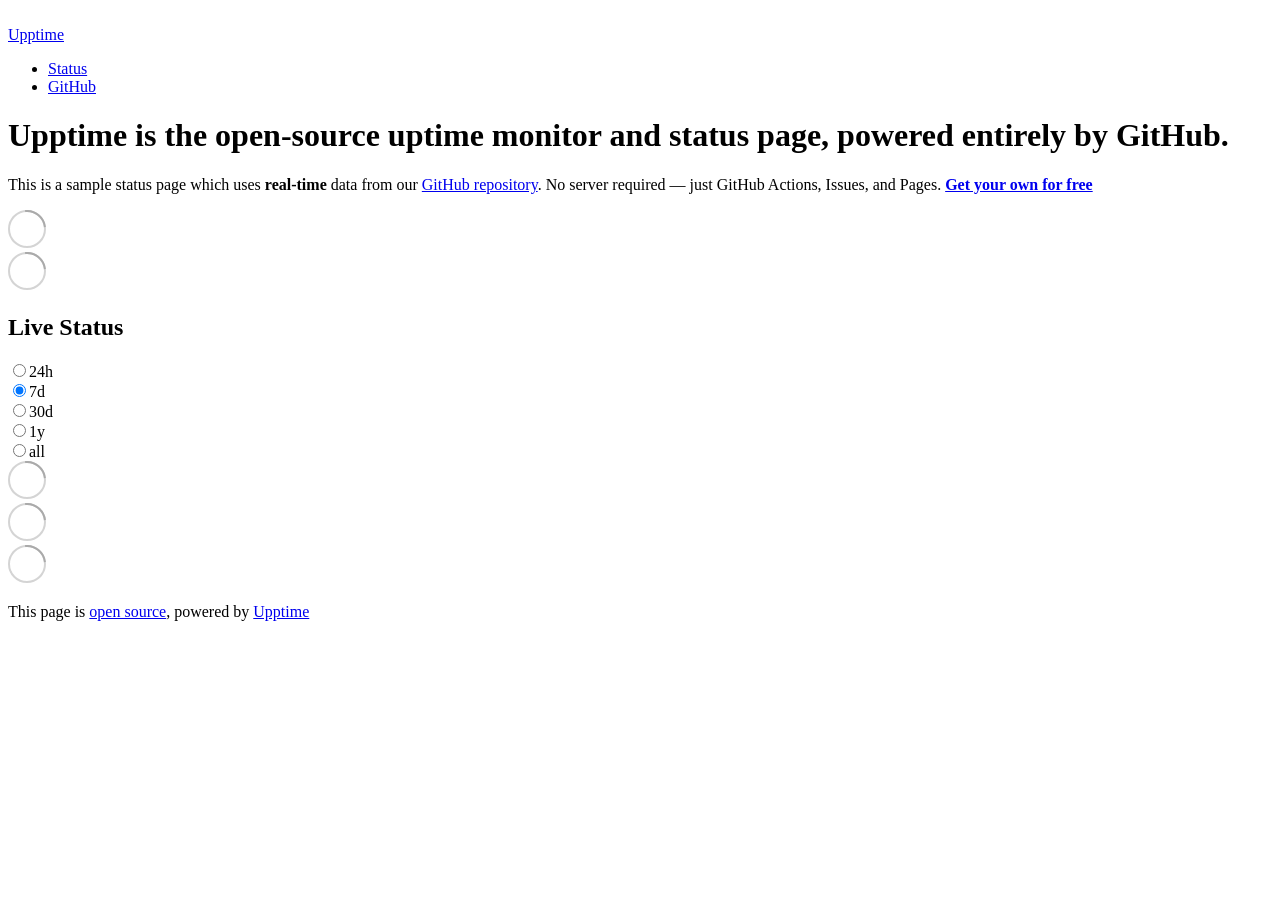
==== index.html @ fabcfae6 "Initialize gh-pages" ====
<!DOCTYPE html> <html lang=en> <head> <meta charset=utf-8> <meta content="width=device-width,initial-scale=1" name=viewport> <meta content=#333333 name=theme-color> <base href=/ > <link href=manifest.json rel=manifest crossorigin=use-credentials> <script>__SAPPER__={baseUrl:"",preloaded:[void 0,{}]};if('serviceWorker' in navigator)navigator.serviceWorker.register('/service-worker.js');(function(){try{eval("async function x(){}");var main="/client/client.cb2ce152.js"}catch(e){main="/client/legacy/client.206c30a7.js"};var s=document.createElement("script");try{new Function("if(0)import('')")();s.src=main;s.type="module";s.crossOrigin="use-credentials";}catch(e){s.src="/client/shimport@2.0.5.js";s.setAttribute("data-main",main);}document.head.appendChild(s);}());</script> <link href=client/client-31a52aa5.css rel=stylesheet><link href=client/createOctokit-a85f76c7.css rel=stylesheet><link href=client/index-b0b6455a.css rel=stylesheet> <title>Upptime</title> <script>// If `prefers-color-scheme` is not supported, fall back to light mode.
      // In this case, light.css will be downloaded with `highest` priority.
      if (typeof window !== "undefined" && typeof document !== "undefined" && "matchMedia" in window && window.matchMedia('(prefers-color-scheme: dark)').media === 'not all') {
        document.documentElement.style.display = 'none';
        document.head.insertAdjacentHTML(
          'beforeend',
          '<link rel="stylesheet" href={`${config.path}/themes/light.css`} onload="document.documentElement.style.display = \'\'">',
        );
      } </script> <link href=https://demo.upptime.js.org/themes/light.css rel=stylesheet media=(prefers-color-scheme:light)> <link href=https://demo.upptime.js.org/themes/dark.css rel=stylesheet media=(prefers-color-scheme:dark)><link href=https://demo.upptime.js.org/global.css rel=stylesheet><link href=https://raw.githubusercontent.com/upptime/upptime/master/assets/upptime-icon.svg rel=icon type=image/svg><link href=/logo-192.png rel=icon type=image/png> <link href=/client/client.cb2ce152.js rel=modulepreload as=script crossorigin=use-credentials><link href=/client/client-31a52aa5.css rel=preload as=style><link href=/client/index.ce250b01.js rel=modulepreload as=script crossorigin=use-credentials><link href=/client/createOctokit.9f2df773.js rel=modulepreload as=script crossorigin=use-credentials><link href=/client/inject_styles.803b7e80.js rel=modulepreload as=script crossorigin=use-credentials><link href=/client/createOctokit-a85f76c7.css rel=preload as=style><link href=/client/index-b0b6455a.css rel=preload as=style></head> <body> <div id=sapper> <nav class=svelte-a08hsz><div class="svelte-a08hsz container"><div><a href=https://demo.upptime.js.org class="svelte-a08hsz logo"><img alt="" class=svelte-a08hsz src=https://raw.githubusercontent.com/upptime/upptime.js.org/master/static/img/icon.svg> <div>Upptime</div></a></div> <ul class=svelte-a08hsz><li><a href=/ class=svelte-a08hsz target=_self aria-current=page>Status</a> <li><a href=https://github.com/upptime/upptime class=svelte-a08hsz target=_self>GitHub</a> </li> </ul></div> </nav> <main class=container> <header class=svelte-ngkazm><h1><strong>Upptime</strong> is the open-source uptime monitor and status page, powered entirely by GitHub.</h1> <p class="svelte-ngkazm lead">This is a sample status page which uses <strong>real-time</strong> data from our <a href=https://github.com/upptime/upptime>GitHub repository</a>. No server required — just GitHub Actions, Issues, and Pages. <a href=https://github.com/upptime/upptime><strong>Get your own for free</strong></a></header> <section class=svelte-8lnl4f><div class="svelte-68jxue loading"><svg class=svelte-68jxue height=38 stroke=#aaa width=38 xmlns=http://www.w3.org/2000/svg><g fill=none fill-rule=evenodd><g stroke-width=2 transform="translate(1 1)"><circle cx=18 cy=18 r=18 stroke-opacity=.5></circle><path d="M36 18c0-9.94-8.06-18-18-18"><animateTransform attributeName=transform dur=1s from="0 18 18" repeatCount=indefinite to="360 18 18" type=rotate></animateTransform></path></g></g></svg></div> </section> <section class=svelte-8lnl4f><div class="svelte-68jxue loading"><svg class=svelte-68jxue height=38 stroke=#aaa width=38 xmlns=http://www.w3.org/2000/svg><g fill=none fill-rule=evenodd><g stroke-width=2 transform="translate(1 1)"><circle cx=18 cy=18 r=18 stroke-opacity=.5></circle><path d="M36 18c0-9.94-8.06-18-18-18"><animateTransform attributeName=transform dur=1s from="0 18 18" repeatCount=indefinite to="360 18 18" type=rotate></animateTransform></path></g></g></svg></div> </section> <div class="svelte-fqsq6s f changed"><h2>Live Status</h2> <form class="svelte-fqsq6s f r"><div><input class=svelte-fqsq6s id=data_day name=d type=radio value=day><label class=svelte-fqsq6s for=data_day>24h</label></div> <div><input class=svelte-fqsq6s id=data_week name=d type=radio value=week checked><label class=svelte-fqsq6s for=data_week>7d</label></div> <div><input class=svelte-fqsq6s id=data_month name=d type=radio value=month><label class=svelte-fqsq6s for=data_month>30d</label></div> <div><input class=svelte-fqsq6s id=data_year name=d type=radio value=year><label class=svelte-fqsq6s for=data_year>1y</label></div> <div><input class=svelte-fqsq6s id=data_all name=d type=radio value=all><label class=svelte-fqsq6s for=data_all>all</label></div></form></div> <section class="svelte-fqsq6s live-status"><div class="svelte-68jxue loading"><svg class=svelte-68jxue height=38 stroke=#aaa width=38 xmlns=http://www.w3.org/2000/svg><g fill=none fill-rule=evenodd><g stroke-width=2 transform="translate(1 1)"><circle cx=18 cy=18 r=18 stroke-opacity=.5></circle><path d="M36 18c0-9.94-8.06-18-18-18"><animateTransform attributeName=transform dur=1s from="0 18 18" repeatCount=indefinite to="360 18 18" type=rotate></animateTransform></path></g></g></svg></div> </section> <section><div class="svelte-68jxue loading"><svg class=svelte-68jxue height=38 stroke=#aaa width=38 xmlns=http://www.w3.org/2000/svg><g fill=none fill-rule=evenodd><g stroke-width=2 transform="translate(1 1)"><circle cx=18 cy=18 r=18 stroke-opacity=.5></circle><path d="M36 18c0-9.94-8.06-18-18-18"><animateTransform attributeName=transform dur=1s from="0 18 18" repeatCount=indefinite to="360 18 18" type=rotate></animateTransform></path></g></g></svg></div> </section> <section><div class="svelte-68jxue loading"><svg class=svelte-68jxue height=38 stroke=#aaa width=38 xmlns=http://www.w3.org/2000/svg><g fill=none fill-rule=evenodd><g stroke-width=2 transform="translate(1 1)"><circle cx=18 cy=18 r=18 stroke-opacity=.5></circle><path d="M36 18c0-9.94-8.06-18-18-18"><animateTransform attributeName=transform dur=1s from="0 18 18" repeatCount=indefinite to="360 18 18" type=rotate></animateTransform></path></g></g></svg></div></section></main> <footer class=svelte-jbr799><p>This page is <a href=https://github.com/upptime/upptime>open source</a>, powered by <a href=https://upptime.js.org>Upptime</a></p> </footer></div> <script> try {
        if (typeof window !== "undefined" && window.navigator && navigator.serviceWorker) {
          navigator.serviceWorker.getRegistrations().then(function (registrations) {
            for (let registration of registrations) {
              registration.unregister();
            }
          });
        }
        if (typeof window !== "undefined" && "caches" in window) {
          caches.keys().then(function (keyList) {
            return Promise.all(
              keyList.map(function (key) {
                return caches.delete(key);
              })
            );
          });
        }
      } catch (error) {} </script>
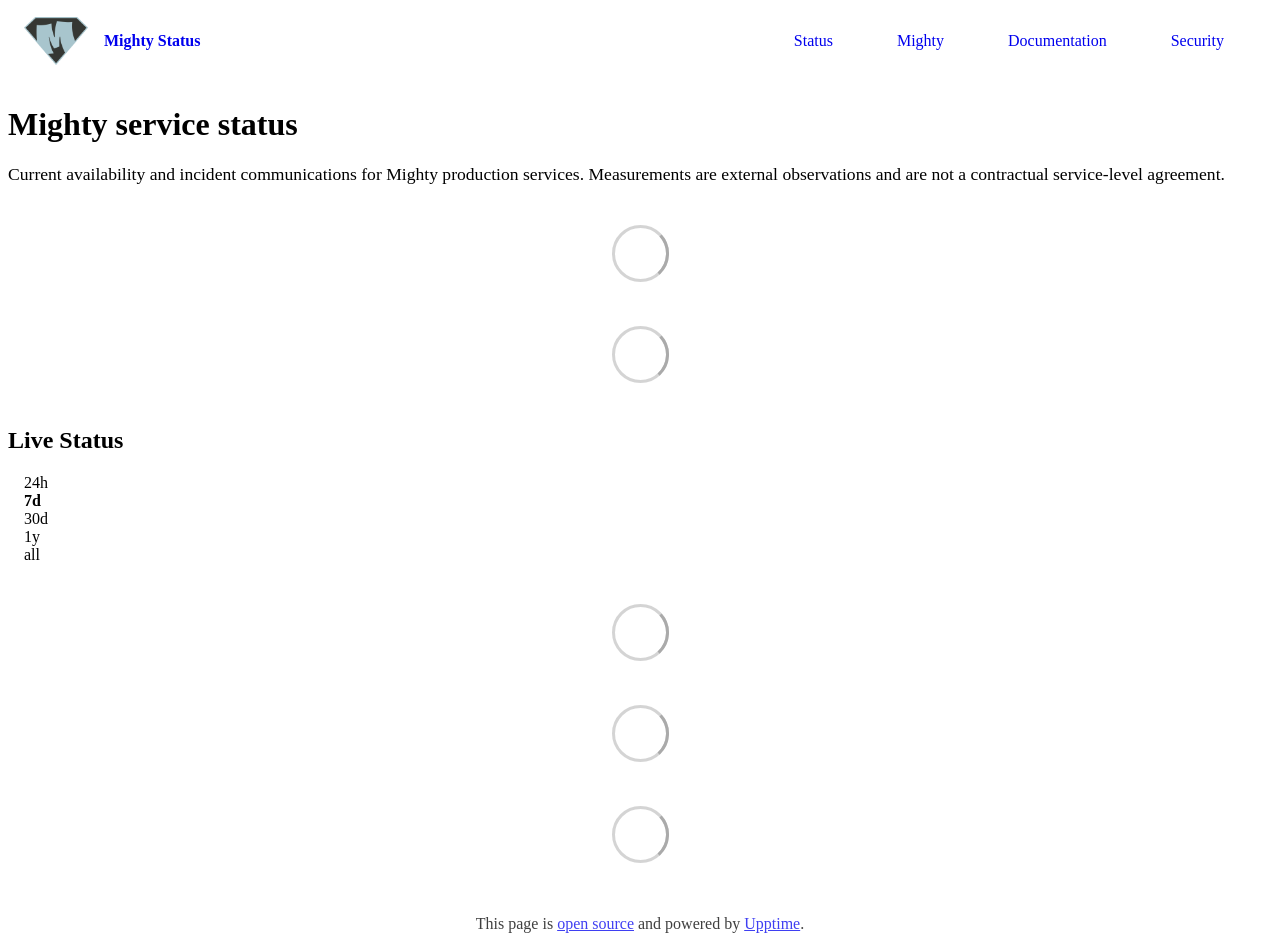
==== commit a6d50001: "deploy: 03fa58a7caec187d24a31bf1fe40085235726811" ====
--- a/index.html
+++ b/index.html
@@ -1,12 +1,4 @@
-<!DOCTYPE html> <html lang=en> <head> <meta charset=utf-8> <meta content="width=device-width,initial-scale=1" name=viewport> <meta content=#333333 name=theme-color> <base href=/ > <link href=manifest.json rel=manifest crossorigin=use-credentials> <script>__SAPPER__={baseUrl:"",preloaded:[void 0,{}]};if('serviceWorker' in navigator)navigator.serviceWorker.register('/service-worker.js');(function(){try{eval("async function x(){}");var main="/client/client.cb2ce152.js"}catch(e){main="/client/legacy/client.206c30a7.js"};var s=document.createElement("script");try{new Function("if(0)import('')")();s.src=main;s.type="module";s.crossOrigin="use-credentials";}catch(e){s.src="/client/shimport@2.0.5.js";s.setAttribute("data-main",main);}document.head.appendChild(s);}());</script> <link href=client/client-31a52aa5.css rel=stylesheet><link href=client/createOctokit-a85f76c7.css rel=stylesheet><link href=client/index-b0b6455a.css rel=stylesheet> <title>Upptime</title> <script>// If `prefers-color-scheme` is not supported, fall back to light mode.
-      // In this case, light.css will be downloaded with `highest` priority.
-      if (typeof window !== "undefined" && typeof document !== "undefined" && "matchMedia" in window && window.matchMedia('(prefers-color-scheme: dark)').media === 'not all') {
-        document.documentElement.style.display = 'none';
-        document.head.insertAdjacentHTML(
-          'beforeend',
-          '<link rel="stylesheet" href={`${config.path}/themes/light.css`} onload="document.documentElement.style.display = \'\'">',
-        );
-      } </script> <link href=https://demo.upptime.js.org/themes/light.css rel=stylesheet media=(prefers-color-scheme:light)> <link href=https://demo.upptime.js.org/themes/dark.css rel=stylesheet media=(prefers-color-scheme:dark)><link href=https://demo.upptime.js.org/global.css rel=stylesheet><link href=https://raw.githubusercontent.com/upptime/upptime/master/assets/upptime-icon.svg rel=icon type=image/svg><link href=/logo-192.png rel=icon type=image/png> <link href=/client/client.cb2ce152.js rel=modulepreload as=script crossorigin=use-credentials><link href=/client/client-31a52aa5.css rel=preload as=style><link href=/client/index.ce250b01.js rel=modulepreload as=script crossorigin=use-credentials><link href=/client/createOctokit.9f2df773.js rel=modulepreload as=script crossorigin=use-credentials><link href=/client/inject_styles.803b7e80.js rel=modulepreload as=script crossorigin=use-credentials><link href=/client/createOctokit-a85f76c7.css rel=preload as=style><link href=/client/index-b0b6455a.css rel=preload as=style></head> <body> <div id=sapper> <nav class=svelte-a08hsz><div class="svelte-a08hsz container"><div><a href=https://demo.upptime.js.org class="svelte-a08hsz logo"><img alt="" class=svelte-a08hsz src=https://raw.githubusercontent.com/upptime/upptime.js.org/master/static/img/icon.svg> <div>Upptime</div></a></div> <ul class=svelte-a08hsz><li><a href=/ class=svelte-a08hsz target=_self aria-current=page>Status</a> <li><a href=https://github.com/upptime/upptime class=svelte-a08hsz target=_self>GitHub</a> </li> </ul></div> </nav> <main class=container> <header class=svelte-ngkazm><h1><strong>Upptime</strong> is the open-source uptime monitor and status page, powered entirely by GitHub.</h1> <p class="svelte-ngkazm lead">This is a sample status page which uses <strong>real-time</strong> data from our <a href=https://github.com/upptime/upptime>GitHub repository</a>. No server required — just GitHub Actions, Issues, and Pages. <a href=https://github.com/upptime/upptime><strong>Get your own for free</strong></a></header> <section class=svelte-8lnl4f><div class="svelte-68jxue loading"><svg class=svelte-68jxue height=38 stroke=#aaa width=38 xmlns=http://www.w3.org/2000/svg><g fill=none fill-rule=evenodd><g stroke-width=2 transform="translate(1 1)"><circle cx=18 cy=18 r=18 stroke-opacity=.5></circle><path d="M36 18c0-9.94-8.06-18-18-18"><animateTransform attributeName=transform dur=1s from="0 18 18" repeatCount=indefinite to="360 18 18" type=rotate></animateTransform></path></g></g></svg></div> </section> <section class=svelte-8lnl4f><div class="svelte-68jxue loading"><svg class=svelte-68jxue height=38 stroke=#aaa width=38 xmlns=http://www.w3.org/2000/svg><g fill=none fill-rule=evenodd><g stroke-width=2 transform="translate(1 1)"><circle cx=18 cy=18 r=18 stroke-opacity=.5></circle><path d="M36 18c0-9.94-8.06-18-18-18"><animateTransform attributeName=transform dur=1s from="0 18 18" repeatCount=indefinite to="360 18 18" type=rotate></animateTransform></path></g></g></svg></div> </section> <div class="svelte-fqsq6s f changed"><h2>Live Status</h2> <form class="svelte-fqsq6s f r"><div><input class=svelte-fqsq6s id=data_day name=d type=radio value=day><label class=svelte-fqsq6s for=data_day>24h</label></div> <div><input class=svelte-fqsq6s id=data_week name=d type=radio value=week checked><label class=svelte-fqsq6s for=data_week>7d</label></div> <div><input class=svelte-fqsq6s id=data_month name=d type=radio value=month><label class=svelte-fqsq6s for=data_month>30d</label></div> <div><input class=svelte-fqsq6s id=data_year name=d type=radio value=year><label class=svelte-fqsq6s for=data_year>1y</label></div> <div><input class=svelte-fqsq6s id=data_all name=d type=radio value=all><label class=svelte-fqsq6s for=data_all>all</label></div></form></div> <section class="svelte-fqsq6s live-status"><div class="svelte-68jxue loading"><svg class=svelte-68jxue height=38 stroke=#aaa width=38 xmlns=http://www.w3.org/2000/svg><g fill=none fill-rule=evenodd><g stroke-width=2 transform="translate(1 1)"><circle cx=18 cy=18 r=18 stroke-opacity=.5></circle><path d="M36 18c0-9.94-8.06-18-18-18"><animateTransform attributeName=transform dur=1s from="0 18 18" repeatCount=indefinite to="360 18 18" type=rotate></animateTransform></path></g></g></svg></div> </section> <section><div class="svelte-68jxue loading"><svg class=svelte-68jxue height=38 stroke=#aaa width=38 xmlns=http://www.w3.org/2000/svg><g fill=none fill-rule=evenodd><g stroke-width=2 transform="translate(1 1)"><circle cx=18 cy=18 r=18 stroke-opacity=.5></circle><path d="M36 18c0-9.94-8.06-18-18-18"><animateTransform attributeName=transform dur=1s from="0 18 18" repeatCount=indefinite to="360 18 18" type=rotate></animateTransform></path></g></g></svg></div> </section> <section><div class="svelte-68jxue loading"><svg class=svelte-68jxue height=38 stroke=#aaa width=38 xmlns=http://www.w3.org/2000/svg><g fill=none fill-rule=evenodd><g stroke-width=2 transform="translate(1 1)"><circle cx=18 cy=18 r=18 stroke-opacity=.5></circle><path d="M36 18c0-9.94-8.06-18-18-18"><animateTransform attributeName=transform dur=1s from="0 18 18" repeatCount=indefinite to="360 18 18" type=rotate></animateTransform></path></g></g></svg></div></section></main> <footer class=svelte-jbr799><p>This page is <a href=https://github.com/upptime/upptime>open source</a>, powered by <a href=https://upptime.js.org>Upptime</a></p> </footer></div> <script> try {
+<!DOCTYPE html> <html lang=en> <head> <meta charset=utf-8> <meta content="width=device-width,initial-scale=1" name=viewport> <meta content=#333333 name=theme-color> <base href=/ > <link href=manifest.json rel=manifest crossorigin=use-credentials> <script>__SAPPER__={baseUrl:"",preloaded:[void 0,{}]};if('serviceWorker' in navigator)navigator.serviceWorker.register('/service-worker.js');(function(){try{eval("async function x(){}");var main="/client/client.36200ed7.js"}catch(e){main="/client/legacy/client.61d7922a.js"};var s=document.createElement("script");try{new Function("if(0)import('')")();s.src=main;s.type="module";s.crossOrigin="use-credentials";}catch(e){s.src="/client/shimport@2.0.5.js";s.setAttribute("data-main",main);}document.head.appendChild(s);}());</script> <link href=client/client-52ab9ca9.css rel=stylesheet><link href=client/createOctokit-865318f3.css rel=stylesheet><link href=client/index-eca36309.css rel=stylesheet> <title>Mighty Status</title><link href=https://status.trymighty.ai/themes/night.css rel=stylesheet data-svelte=svelte-1ct8ma4><link href=https://status.trymighty.ai/global.css rel=stylesheet data-svelte=svelte-1ct8ma4><link href=/mighty-logo.png rel=icon data-svelte=svelte-1ct8ma4 type=image/png> <link href=/client/client.36200ed7.js rel=modulepreload as=script crossorigin=use-credentials><link href=/client/client-52ab9ca9.css rel=preload as=style><link href=/client/index.e5ab8b60.js rel=modulepreload as=script crossorigin=use-credentials><link href=/client/createOctokit.ff98ed78.js rel=modulepreload as=script crossorigin=use-credentials><link href=/client/inject_styles.803b7e80.js rel=modulepreload as=script crossorigin=use-credentials><link href=/client/createOctokit-865318f3.css rel=preload as=style><link href=/client/index-eca36309.css rel=preload as=style></head> <body> <div id=sapper> <nav class=svelte-a08hsz><div class="svelte-a08hsz container"><div><a href=https://status.trymighty.ai class="svelte-a08hsz logo"><img alt="" class=svelte-a08hsz src=/mighty-logo.png> <div>Mighty Status</div></a></div> <ul class=svelte-a08hsz><li><a href=/ class=svelte-a08hsz target=_self aria-current=page>Status</a> <li><a href=https://trymighty.ai/ class=svelte-a08hsz target=_self>Mighty</a> <li><a href=https://trymighty.ai/docs class=svelte-a08hsz target=_self>Documentation</a> <li><a href=https://trymighty.ai/security class=svelte-a08hsz target=_self>Security</a> </li> </ul></div> </nav> <main class=container> <header class=svelte-ngkazm><h1><strong>Mighty service status</strong></h1> <p class="svelte-ngkazm lead">Current availability and incident communications for Mighty production services. Measurements are external observations and are not a contractual service-level agreement.</header> <section class=svelte-8lnl4f><div class="svelte-68jxue loading"><svg class=svelte-68jxue height=38 stroke=#aaa width=38 xmlns=http://www.w3.org/2000/svg><g fill=none fill-rule=evenodd><g stroke-width=2 transform="translate(1 1)"><circle cx=18 cy=18 r=18 stroke-opacity=.5></circle><path d="M36 18c0-9.94-8.06-18-18-18"><animateTransform attributeName=transform dur=1s from="0 18 18" repeatCount=indefinite to="360 18 18" type=rotate></animateTransform></path></g></g></svg></div> </section> <section class=svelte-8lnl4f><div class="svelte-68jxue loading"><svg class=svelte-68jxue height=38 stroke=#aaa width=38 xmlns=http://www.w3.org/2000/svg><g fill=none fill-rule=evenodd><g stroke-width=2 transform="translate(1 1)"><circle cx=18 cy=18 r=18 stroke-opacity=.5></circle><path d="M36 18c0-9.94-8.06-18-18-18"><animateTransform attributeName=transform dur=1s from="0 18 18" repeatCount=indefinite to="360 18 18" type=rotate></animateTransform></path></g></g></svg></div> </section> <div class="svelte-dpt5rq f changed"><h2>Live Status</h2> <form class="svelte-dpt5rq f r"><div><input class=svelte-dpt5rq id=data_day name=d type=radio value=day><label class=svelte-dpt5rq for=data_day>24h</label></div> <div><input class=svelte-dpt5rq id=data_week name=d type=radio value=week checked><label class=svelte-dpt5rq for=data_week>7d</label></div> <div><input class=svelte-dpt5rq id=data_month name=d type=radio value=month><label class=svelte-dpt5rq for=data_month>30d</label></div> <div><input class=svelte-dpt5rq id=data_year name=d type=radio value=year><label class=svelte-dpt5rq for=data_year>1y</label></div> <div><input class=svelte-dpt5rq id=data_all name=d type=radio value=all><label class=svelte-dpt5rq for=data_all>all</label></div></form></div> <section class="svelte-dpt5rq live-status"><div class="svelte-68jxue loading"><svg class=svelte-68jxue height=38 stroke=#aaa width=38 xmlns=http://www.w3.org/2000/svg><g fill=none fill-rule=evenodd><g stroke-width=2 transform="translate(1 1)"><circle cx=18 cy=18 r=18 stroke-opacity=.5></circle><path d="M36 18c0-9.94-8.06-18-18-18"><animateTransform attributeName=transform dur=1s from="0 18 18" repeatCount=indefinite to="360 18 18" type=rotate></animateTransform></path></g></g></svg></div> </section> <section><div class="svelte-68jxue loading"><svg class=svelte-68jxue height=38 stroke=#aaa width=38 xmlns=http://www.w3.org/2000/svg><g fill=none fill-rule=evenodd><g stroke-width=2 transform="translate(1 1)"><circle cx=18 cy=18 r=18 stroke-opacity=.5></circle><path d="M36 18c0-9.94-8.06-18-18-18"><animateTransform attributeName=transform dur=1s from="0 18 18" repeatCount=indefinite to="360 18 18" type=rotate></animateTransform></path></g></g></svg></div> </section> <section><div class="svelte-68jxue loading"><svg class=svelte-68jxue height=38 stroke=#aaa width=38 xmlns=http://www.w3.org/2000/svg><g fill=none fill-rule=evenodd><g stroke-width=2 transform="translate(1 1)"><circle cx=18 cy=18 r=18 stroke-opacity=.5></circle><path d="M36 18c0-9.94-8.06-18-18-18"><animateTransform attributeName=transform dur=1s from="0 18 18" repeatCount=indefinite to="360 18 18" type=rotate></animateTransform></path></g></g></svg></div></section></main> <footer class=svelte-jbr799><p>This page is <a href=https://github.com/TryMightyAI/status>open source</a> and powered by <a href=https://upptime.js.org>Upptime</a>.</p> </footer></div> <script> try {
         if (typeof window !== "undefined" && window.navigator && navigator.serviceWorker) {
           navigator.serviceWorker.getRegistrations().then(function (registrations) {
             for (let registration of registrations) {
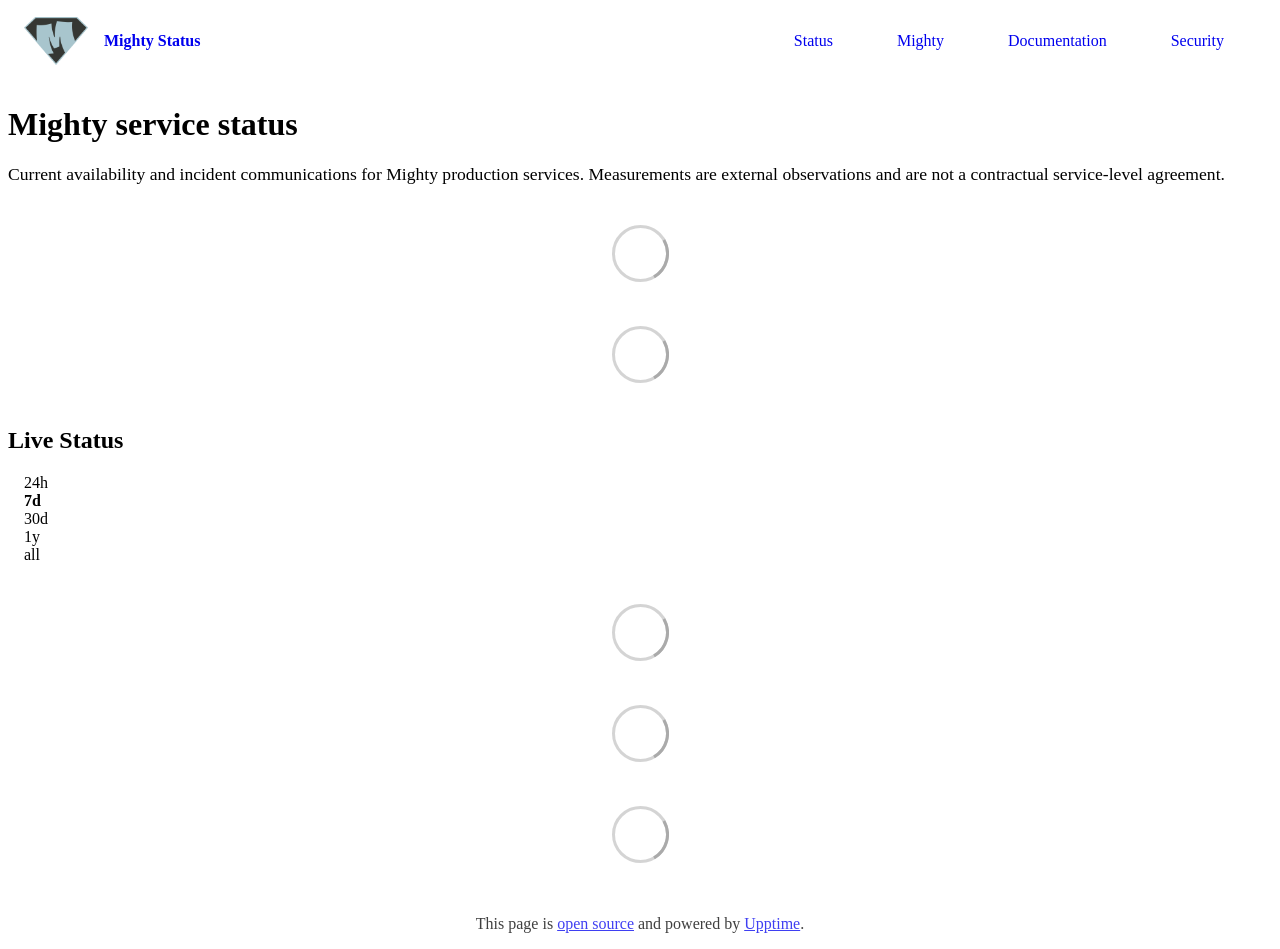
==== commit bf0cbe92: "deploy: 2a09a702e8eed42df8faea7acbda4c6d4e21c0ef" ====
--- a/index.html
+++ b/index.html
@@ -1,4 +1,4 @@
-<!DOCTYPE html> <html lang=en> <head> <meta charset=utf-8> <meta content="width=device-width,initial-scale=1" name=viewport> <meta content=#333333 name=theme-color> <base href=/ > <link href=manifest.json rel=manifest crossorigin=use-credentials> <script>__SAPPER__={baseUrl:"",preloaded:[void 0,{}]};if('serviceWorker' in navigator)navigator.serviceWorker.register('/service-worker.js');(function(){try{eval("async function x(){}");var main="/client/client.36200ed7.js"}catch(e){main="/client/legacy/client.61d7922a.js"};var s=document.createElement("script");try{new Function("if(0)import('')")();s.src=main;s.type="module";s.crossOrigin="use-credentials";}catch(e){s.src="/client/shimport@2.0.5.js";s.setAttribute("data-main",main);}document.head.appendChild(s);}());</script> <link href=client/client-52ab9ca9.css rel=stylesheet><link href=client/createOctokit-865318f3.css rel=stylesheet><link href=client/index-eca36309.css rel=stylesheet> <title>Mighty Status</title><link href=https://status.trymighty.ai/themes/night.css rel=stylesheet data-svelte=svelte-1ct8ma4><link href=https://status.trymighty.ai/global.css rel=stylesheet data-svelte=svelte-1ct8ma4><link href=/mighty-logo.png rel=icon data-svelte=svelte-1ct8ma4 type=image/png> <link href=/client/client.36200ed7.js rel=modulepreload as=script crossorigin=use-credentials><link href=/client/client-52ab9ca9.css rel=preload as=style><link href=/client/index.e5ab8b60.js rel=modulepreload as=script crossorigin=use-credentials><link href=/client/createOctokit.ff98ed78.js rel=modulepreload as=script crossorigin=use-credentials><link href=/client/inject_styles.803b7e80.js rel=modulepreload as=script crossorigin=use-credentials><link href=/client/createOctokit-865318f3.css rel=preload as=style><link href=/client/index-eca36309.css rel=preload as=style></head> <body> <div id=sapper> <nav class=svelte-a08hsz><div class="svelte-a08hsz container"><div><a href=https://status.trymighty.ai class="svelte-a08hsz logo"><img alt="" class=svelte-a08hsz src=/mighty-logo.png> <div>Mighty Status</div></a></div> <ul class=svelte-a08hsz><li><a href=/ class=svelte-a08hsz target=_self aria-current=page>Status</a> <li><a href=https://trymighty.ai/ class=svelte-a08hsz target=_self>Mighty</a> <li><a href=https://trymighty.ai/docs class=svelte-a08hsz target=_self>Documentation</a> <li><a href=https://trymighty.ai/security class=svelte-a08hsz target=_self>Security</a> </li> </ul></div> </nav> <main class=container> <header class=svelte-ngkazm><h1><strong>Mighty service status</strong></h1> <p class="svelte-ngkazm lead">Current availability and incident communications for Mighty production services. Measurements are external observations and are not a contractual service-level agreement.</header> <section class=svelte-8lnl4f><div class="svelte-68jxue loading"><svg class=svelte-68jxue height=38 stroke=#aaa width=38 xmlns=http://www.w3.org/2000/svg><g fill=none fill-rule=evenodd><g stroke-width=2 transform="translate(1 1)"><circle cx=18 cy=18 r=18 stroke-opacity=.5></circle><path d="M36 18c0-9.94-8.06-18-18-18"><animateTransform attributeName=transform dur=1s from="0 18 18" repeatCount=indefinite to="360 18 18" type=rotate></animateTransform></path></g></g></svg></div> </section> <section class=svelte-8lnl4f><div class="svelte-68jxue loading"><svg class=svelte-68jxue height=38 stroke=#aaa width=38 xmlns=http://www.w3.org/2000/svg><g fill=none fill-rule=evenodd><g stroke-width=2 transform="translate(1 1)"><circle cx=18 cy=18 r=18 stroke-opacity=.5></circle><path d="M36 18c0-9.94-8.06-18-18-18"><animateTransform attributeName=transform dur=1s from="0 18 18" repeatCount=indefinite to="360 18 18" type=rotate></animateTransform></path></g></g></svg></div> </section> <div class="svelte-dpt5rq f changed"><h2>Live Status</h2> <form class="svelte-dpt5rq f r"><div><input class=svelte-dpt5rq id=data_day name=d type=radio value=day><label class=svelte-dpt5rq for=data_day>24h</label></div> <div><input class=svelte-dpt5rq id=data_week name=d type=radio value=week checked><label class=svelte-dpt5rq for=data_week>7d</label></div> <div><input class=svelte-dpt5rq id=data_month name=d type=radio value=month><label class=svelte-dpt5rq for=data_month>30d</label></div> <div><input class=svelte-dpt5rq id=data_year name=d type=radio value=year><label class=svelte-dpt5rq for=data_year>1y</label></div> <div><input class=svelte-dpt5rq id=data_all name=d type=radio value=all><label class=svelte-dpt5rq for=data_all>all</label></div></form></div> <section class="svelte-dpt5rq live-status"><div class="svelte-68jxue loading"><svg class=svelte-68jxue height=38 stroke=#aaa width=38 xmlns=http://www.w3.org/2000/svg><g fill=none fill-rule=evenodd><g stroke-width=2 transform="translate(1 1)"><circle cx=18 cy=18 r=18 stroke-opacity=.5></circle><path d="M36 18c0-9.94-8.06-18-18-18"><animateTransform attributeName=transform dur=1s from="0 18 18" repeatCount=indefinite to="360 18 18" type=rotate></animateTransform></path></g></g></svg></div> </section> <section><div class="svelte-68jxue loading"><svg class=svelte-68jxue height=38 stroke=#aaa width=38 xmlns=http://www.w3.org/2000/svg><g fill=none fill-rule=evenodd><g stroke-width=2 transform="translate(1 1)"><circle cx=18 cy=18 r=18 stroke-opacity=.5></circle><path d="M36 18c0-9.94-8.06-18-18-18"><animateTransform attributeName=transform dur=1s from="0 18 18" repeatCount=indefinite to="360 18 18" type=rotate></animateTransform></path></g></g></svg></div> </section> <section><div class="svelte-68jxue loading"><svg class=svelte-68jxue height=38 stroke=#aaa width=38 xmlns=http://www.w3.org/2000/svg><g fill=none fill-rule=evenodd><g stroke-width=2 transform="translate(1 1)"><circle cx=18 cy=18 r=18 stroke-opacity=.5></circle><path d="M36 18c0-9.94-8.06-18-18-18"><animateTransform attributeName=transform dur=1s from="0 18 18" repeatCount=indefinite to="360 18 18" type=rotate></animateTransform></path></g></g></svg></div></section></main> <footer class=svelte-jbr799><p>This page is <a href=https://github.com/TryMightyAI/status>open source</a> and powered by <a href=https://upptime.js.org>Upptime</a>.</p> </footer></div> <script> try {
+<!DOCTYPE html> <html lang=en> <head> <meta charset=utf-8> <meta content="width=device-width,initial-scale=1" name=viewport> <meta content=#333333 name=theme-color> <base href=/ > <link href=manifest.json rel=manifest crossorigin=use-credentials> <script>__SAPPER__={baseUrl:"",preloaded:[void 0,{}]};if('serviceWorker' in navigator)navigator.serviceWorker.register('/service-worker.js');(function(){try{eval("async function x(){}");var main="/client/client.5f3cb9aa.js"}catch(e){main="/client/legacy/client.8a28379d.js"};var s=document.createElement("script");try{new Function("if(0)import('')")();s.src=main;s.type="module";s.crossOrigin="use-credentials";}catch(e){s.src="/client/shimport@2.0.5.js";s.setAttribute("data-main",main);}document.head.appendChild(s);}());</script> <link href=client/client-52ab9ca9.css rel=stylesheet><link href=client/createOctokit-865318f3.css rel=stylesheet><link href=client/index-eca36309.css rel=stylesheet> <title>Mighty Status</title><link href=https://status.trymighty.ai/themes/night.css rel=stylesheet data-svelte=svelte-1ct8ma4><link href=https://status.trymighty.ai/global.css rel=stylesheet data-svelte=svelte-1ct8ma4><link href=/favicon.png rel=icon data-svelte=svelte-1ct8ma4 type=image/png> <link href=/client/client.5f3cb9aa.js rel=modulepreload as=script crossorigin=use-credentials><link href=/client/client-52ab9ca9.css rel=preload as=style><link href=/client/index.514d7b99.js rel=modulepreload as=script crossorigin=use-credentials><link href=/client/createOctokit.78aee43e.js rel=modulepreload as=script crossorigin=use-credentials><link href=/client/inject_styles.803b7e80.js rel=modulepreload as=script crossorigin=use-credentials><link href=/client/createOctokit-865318f3.css rel=preload as=style><link href=/client/index-eca36309.css rel=preload as=style></head> <body> <div id=sapper> <nav class=svelte-a08hsz><div class="svelte-a08hsz container"><div><a href=https://status.trymighty.ai class="svelte-a08hsz logo"><img alt="" class=svelte-a08hsz src=/mighty-logo.png> <div>Mighty Status</div></a></div> <ul class=svelte-a08hsz><li><a href=/ class=svelte-a08hsz target=_self aria-current=page>Status</a> <li><a href=https://trymighty.ai/ class=svelte-a08hsz target=_self>Mighty</a> <li><a href=https://trymighty.ai/docs class=svelte-a08hsz target=_self>Documentation</a> <li><a href=https://trymighty.ai/security class=svelte-a08hsz target=_self>Security</a> </li> </ul></div> </nav> <main class=container> <header class=svelte-ngkazm><h1><strong>Mighty service status</strong></h1> <p class="svelte-ngkazm lead">Current availability and incident communications for Mighty production services. Measurements are external observations and are not a contractual service-level agreement.</header> <section class=svelte-8lnl4f><div class="svelte-68jxue loading"><svg class=svelte-68jxue height=38 stroke=#aaa width=38 xmlns=http://www.w3.org/2000/svg><g fill=none fill-rule=evenodd><g stroke-width=2 transform="translate(1 1)"><circle cx=18 cy=18 r=18 stroke-opacity=.5></circle><path d="M36 18c0-9.94-8.06-18-18-18"><animateTransform attributeName=transform dur=1s from="0 18 18" repeatCount=indefinite to="360 18 18" type=rotate></animateTransform></path></g></g></svg></div> </section> <section class=svelte-8lnl4f><div class="svelte-68jxue loading"><svg class=svelte-68jxue height=38 stroke=#aaa width=38 xmlns=http://www.w3.org/2000/svg><g fill=none fill-rule=evenodd><g stroke-width=2 transform="translate(1 1)"><circle cx=18 cy=18 r=18 stroke-opacity=.5></circle><path d="M36 18c0-9.94-8.06-18-18-18"><animateTransform attributeName=transform dur=1s from="0 18 18" repeatCount=indefinite to="360 18 18" type=rotate></animateTransform></path></g></g></svg></div> </section> <div class="svelte-dpt5rq f changed"><h2>Live Status</h2> <form class="svelte-dpt5rq f r"><div><input class=svelte-dpt5rq id=data_day name=d type=radio value=day><label class=svelte-dpt5rq for=data_day>24h</label></div> <div><input class=svelte-dpt5rq id=data_week name=d type=radio value=week checked><label class=svelte-dpt5rq for=data_week>7d</label></div> <div><input class=svelte-dpt5rq id=data_month name=d type=radio value=month><label class=svelte-dpt5rq for=data_month>30d</label></div> <div><input class=svelte-dpt5rq id=data_year name=d type=radio value=year><label class=svelte-dpt5rq for=data_year>1y</label></div> <div><input class=svelte-dpt5rq id=data_all name=d type=radio value=all><label class=svelte-dpt5rq for=data_all>all</label></div></form></div> <section class="svelte-dpt5rq live-status"><div class="svelte-68jxue loading"><svg class=svelte-68jxue height=38 stroke=#aaa width=38 xmlns=http://www.w3.org/2000/svg><g fill=none fill-rule=evenodd><g stroke-width=2 transform="translate(1 1)"><circle cx=18 cy=18 r=18 stroke-opacity=.5></circle><path d="M36 18c0-9.94-8.06-18-18-18"><animateTransform attributeName=transform dur=1s from="0 18 18" repeatCount=indefinite to="360 18 18" type=rotate></animateTransform></path></g></g></svg></div> </section> <section><div class="svelte-68jxue loading"><svg class=svelte-68jxue height=38 stroke=#aaa width=38 xmlns=http://www.w3.org/2000/svg><g fill=none fill-rule=evenodd><g stroke-width=2 transform="translate(1 1)"><circle cx=18 cy=18 r=18 stroke-opacity=.5></circle><path d="M36 18c0-9.94-8.06-18-18-18"><animateTransform attributeName=transform dur=1s from="0 18 18" repeatCount=indefinite to="360 18 18" type=rotate></animateTransform></path></g></g></svg></div> </section> <section><div class="svelte-68jxue loading"><svg class=svelte-68jxue height=38 stroke=#aaa width=38 xmlns=http://www.w3.org/2000/svg><g fill=none fill-rule=evenodd><g stroke-width=2 transform="translate(1 1)"><circle cx=18 cy=18 r=18 stroke-opacity=.5></circle><path d="M36 18c0-9.94-8.06-18-18-18"><animateTransform attributeName=transform dur=1s from="0 18 18" repeatCount=indefinite to="360 18 18" type=rotate></animateTransform></path></g></g></svg></div></section></main> <footer class=svelte-jbr799><p>This page is <a href=https://github.com/TryMightyAI/status>open source</a> and powered by <a href=https://upptime.js.org>Upptime</a>.</p> </footer></div> <script> try {
         if (typeof window !== "undefined" && window.navigator && navigator.serviceWorker) {
           navigator.serviceWorker.getRegistrations().then(function (registrations) {
             for (let registration of registrations) {
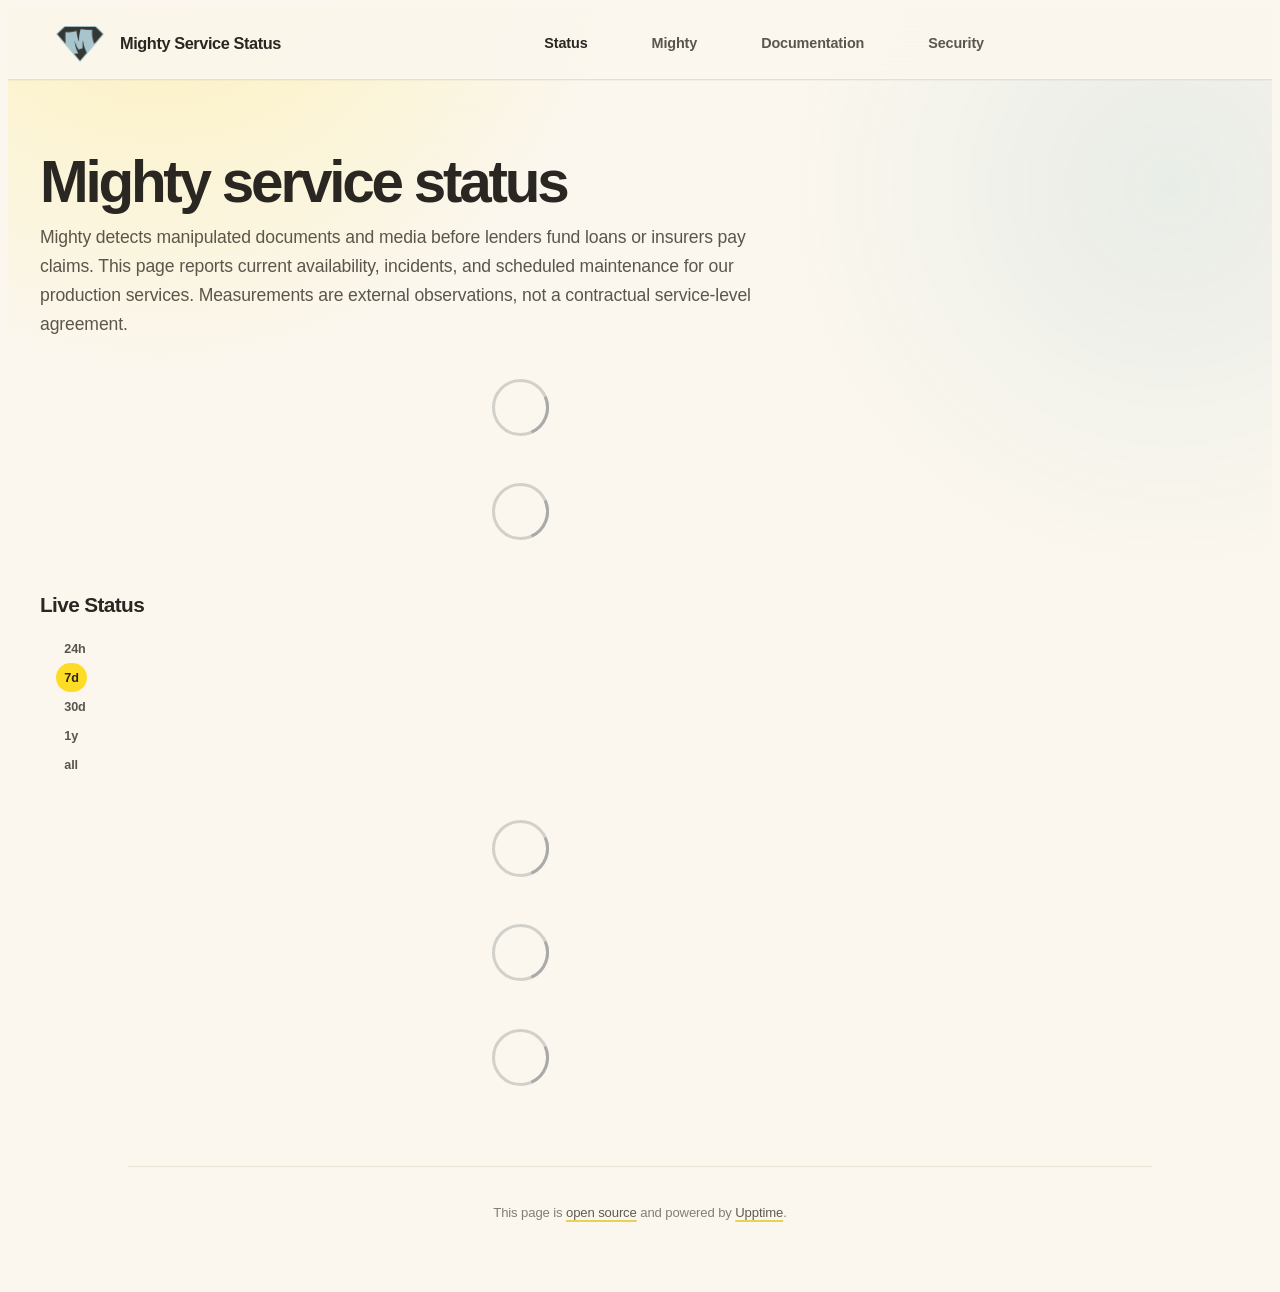
==== commit d2fe5373: "deploy: 716e94619905d0b078449fb0c09304123930c958" ====
--- a/index.html
+++ b/index.html
@@ -1,4 +1,4 @@
-<!DOCTYPE html> <html lang=en> <head> <meta charset=utf-8> <meta content="width=device-width,initial-scale=1" name=viewport> <meta content=#333333 name=theme-color> <base href=/ > <link href=manifest.json rel=manifest crossorigin=use-credentials> <script>__SAPPER__={baseUrl:"",preloaded:[void 0,{}]};if('serviceWorker' in navigator)navigator.serviceWorker.register('/service-worker.js');(function(){try{eval("async function x(){}");var main="/client/client.5f3cb9aa.js"}catch(e){main="/client/legacy/client.8a28379d.js"};var s=document.createElement("script");try{new Function("if(0)import('')")();s.src=main;s.type="module";s.crossOrigin="use-credentials";}catch(e){s.src="/client/shimport@2.0.5.js";s.setAttribute("data-main",main);}document.head.appendChild(s);}());</script> <link href=client/client-52ab9ca9.css rel=stylesheet><link href=client/createOctokit-865318f3.css rel=stylesheet><link href=client/index-eca36309.css rel=stylesheet> <title>Mighty Status</title><link href=https://status.trymighty.ai/themes/night.css rel=stylesheet data-svelte=svelte-1ct8ma4><link href=https://status.trymighty.ai/global.css rel=stylesheet data-svelte=svelte-1ct8ma4><link href=/favicon.png rel=icon data-svelte=svelte-1ct8ma4 type=image/png> <link href=/client/client.5f3cb9aa.js rel=modulepreload as=script crossorigin=use-credentials><link href=/client/client-52ab9ca9.css rel=preload as=style><link href=/client/index.514d7b99.js rel=modulepreload as=script crossorigin=use-credentials><link href=/client/createOctokit.78aee43e.js rel=modulepreload as=script crossorigin=use-credentials><link href=/client/inject_styles.803b7e80.js rel=modulepreload as=script crossorigin=use-credentials><link href=/client/createOctokit-865318f3.css rel=preload as=style><link href=/client/index-eca36309.css rel=preload as=style></head> <body> <div id=sapper> <nav class=svelte-a08hsz><div class="svelte-a08hsz container"><div><a href=https://status.trymighty.ai class="svelte-a08hsz logo"><img alt="" class=svelte-a08hsz src=/mighty-logo.png> <div>Mighty Status</div></a></div> <ul class=svelte-a08hsz><li><a href=/ class=svelte-a08hsz target=_self aria-current=page>Status</a> <li><a href=https://trymighty.ai/ class=svelte-a08hsz target=_self>Mighty</a> <li><a href=https://trymighty.ai/docs class=svelte-a08hsz target=_self>Documentation</a> <li><a href=https://trymighty.ai/security class=svelte-a08hsz target=_self>Security</a> </li> </ul></div> </nav> <main class=container> <header class=svelte-ngkazm><h1><strong>Mighty service status</strong></h1> <p class="svelte-ngkazm lead">Current availability and incident communications for Mighty production services. Measurements are external observations and are not a contractual service-level agreement.</header> <section class=svelte-8lnl4f><div class="svelte-68jxue loading"><svg class=svelte-68jxue height=38 stroke=#aaa width=38 xmlns=http://www.w3.org/2000/svg><g fill=none fill-rule=evenodd><g stroke-width=2 transform="translate(1 1)"><circle cx=18 cy=18 r=18 stroke-opacity=.5></circle><path d="M36 18c0-9.94-8.06-18-18-18"><animateTransform attributeName=transform dur=1s from="0 18 18" repeatCount=indefinite to="360 18 18" type=rotate></animateTransform></path></g></g></svg></div> </section> <section class=svelte-8lnl4f><div class="svelte-68jxue loading"><svg class=svelte-68jxue height=38 stroke=#aaa width=38 xmlns=http://www.w3.org/2000/svg><g fill=none fill-rule=evenodd><g stroke-width=2 transform="translate(1 1)"><circle cx=18 cy=18 r=18 stroke-opacity=.5></circle><path d="M36 18c0-9.94-8.06-18-18-18"><animateTransform attributeName=transform dur=1s from="0 18 18" repeatCount=indefinite to="360 18 18" type=rotate></animateTransform></path></g></g></svg></div> </section> <div class="svelte-dpt5rq f changed"><h2>Live Status</h2> <form class="svelte-dpt5rq f r"><div><input class=svelte-dpt5rq id=data_day name=d type=radio value=day><label class=svelte-dpt5rq for=data_day>24h</label></div> <div><input class=svelte-dpt5rq id=data_week name=d type=radio value=week checked><label class=svelte-dpt5rq for=data_week>7d</label></div> <div><input class=svelte-dpt5rq id=data_month name=d type=radio value=month><label class=svelte-dpt5rq for=data_month>30d</label></div> <div><input class=svelte-dpt5rq id=data_year name=d type=radio value=year><label class=svelte-dpt5rq for=data_year>1y</label></div> <div><input class=svelte-dpt5rq id=data_all name=d type=radio value=all><label class=svelte-dpt5rq for=data_all>all</label></div></form></div> <section class="svelte-dpt5rq live-status"><div class="svelte-68jxue loading"><svg class=svelte-68jxue height=38 stroke=#aaa width=38 xmlns=http://www.w3.org/2000/svg><g fill=none fill-rule=evenodd><g stroke-width=2 transform="translate(1 1)"><circle cx=18 cy=18 r=18 stroke-opacity=.5></circle><path d="M36 18c0-9.94-8.06-18-18-18"><animateTransform attributeName=transform dur=1s from="0 18 18" repeatCount=indefinite to="360 18 18" type=rotate></animateTransform></path></g></g></svg></div> </section> <section><div class="svelte-68jxue loading"><svg class=svelte-68jxue height=38 stroke=#aaa width=38 xmlns=http://www.w3.org/2000/svg><g fill=none fill-rule=evenodd><g stroke-width=2 transform="translate(1 1)"><circle cx=18 cy=18 r=18 stroke-opacity=.5></circle><path d="M36 18c0-9.94-8.06-18-18-18"><animateTransform attributeName=transform dur=1s from="0 18 18" repeatCount=indefinite to="360 18 18" type=rotate></animateTransform></path></g></g></svg></div> </section> <section><div class="svelte-68jxue loading"><svg class=svelte-68jxue height=38 stroke=#aaa width=38 xmlns=http://www.w3.org/2000/svg><g fill=none fill-rule=evenodd><g stroke-width=2 transform="translate(1 1)"><circle cx=18 cy=18 r=18 stroke-opacity=.5></circle><path d="M36 18c0-9.94-8.06-18-18-18"><animateTransform attributeName=transform dur=1s from="0 18 18" repeatCount=indefinite to="360 18 18" type=rotate></animateTransform></path></g></g></svg></div></section></main> <footer class=svelte-jbr799><p>This page is <a href=https://github.com/TryMightyAI/status>open source</a> and powered by <a href=https://upptime.js.org>Upptime</a>.</p> </footer></div> <script> try {
+<!DOCTYPE html> <html lang=en> <head> <meta charset=utf-8> <meta content="width=device-width,initial-scale=1" name=viewport> <meta content=#fbf7ee name=theme-color> <base href=/ > <link href=manifest.json rel=manifest crossorigin=use-credentials> <script>__SAPPER__={baseUrl:"",preloaded:[void 0,{}]};if('serviceWorker' in navigator)navigator.serviceWorker.register('/service-worker.js');(function(){try{eval("async function x(){}");var main="/client/client.2e25747e.js"}catch(e){main="/client/legacy/client.e9487265.js"};var s=document.createElement("script");try{new Function("if(0)import('')")();s.src=main;s.type="module";s.crossOrigin="use-credentials";}catch(e){s.src="/client/shimport@2.0.5.js";s.setAttribute("data-main",main);}document.head.appendChild(s);}());</script> <link href=client/client-ce143710.css rel=stylesheet><link href=client/createOctokit-865318f3.css rel=stylesheet><link href=client/index-8a0b566a.css rel=stylesheet> <title>Mighty Service Status</title><meta content="Mighty Service Status" property=og:title> <meta content="Live uptime and incident updates for Mighty’s AI document-fraud detection services." property=og:description> <meta content=website property=og:type> <meta content=https://status.trymighty.ai/ property=og:url> <meta content=Mighty property=og:site_name> <meta content=https://status.trymighty.ai/status-social-card.png property=og:image> <meta content=1200 property=og:image:width> <meta content=630 property=og:image:height> <meta content="Mighty service status" property=og:image:alt> <script type=application/ld+json>{"@context":"https://schema.org","@type":"WebPage","@id":"https://status.trymighty.ai/#webpage","url":"https://status.trymighty.ai/","name":"Mighty Service Status","description":"Live uptime, incident, maintenance, and response-time updates for Mighty\u2019s AI document-fraud detection services for lending and insurance.","isPartOf":{"@type":"WebSite","@id":"https://trymighty.ai/#website","url":"https://trymighty.ai/","name":"Mighty"},"about":{"@type":"SoftwareApplication","name":"Mighty","applicationCategory":"BusinessApplication","url":"https://trymighty.ai/","description":"AI document-fraud detection for lending and insurance."},"publisher":{"@type":"Organization","name":"Mighty","url":"https://trymighty.ai/"},"inLanguage":"en-US"}</script><link href=/mighty-theme.css rel=stylesheet data-svelte=svelte-1affzgg><link href=https://status.trymighty.ai/global.css rel=stylesheet data-svelte=svelte-1affzgg><link href=/favicon.png rel=icon data-svelte=svelte-1affzgg type=image/png><link href=https://status.trymighty.ai/ rel=canonical data-svelte=svelte-1affzgg><meta content="Live uptime, incident, maintenance, and response-time updates for Mighty’s AI document-fraud detection services for lending and insurance." name=description data-svelte=svelte-1affzgg><meta content="index, follow, max-image-preview:large, max-snippet:-1" name=robots data-svelte=svelte-1affzgg><meta content=light name=color-scheme data-svelte=svelte-1affzgg><meta content="Mighty Status" name=application-name data-svelte=svelte-1affzgg><meta content=summary_large_image name=twitter:card data-svelte=svelte-1affzgg><meta content="Mighty Service Status" name=twitter:title data-svelte=svelte-1affzgg><meta content="Live uptime and incident updates for Mighty’s AI document-fraud detection services." name=twitter:description data-svelte=svelte-1affzgg><meta content=https://status.trymighty.ai/status-social-card.png name=twitter:image data-svelte=svelte-1affzgg> <link href=/client/client.2e25747e.js rel=modulepreload as=script crossorigin=use-credentials><link href=/client/client-ce143710.css rel=preload as=style><link href=/client/index.8f5f314c.js rel=modulepreload as=script crossorigin=use-credentials><link href=/client/createOctokit.9b468b02.js rel=modulepreload as=script crossorigin=use-credentials><link href=/client/inject_styles.803b7e80.js rel=modulepreload as=script crossorigin=use-credentials><link href=/client/createOctokit-865318f3.css rel=preload as=style><link href=/client/index-8a0b566a.css rel=preload as=style></head> <body> <div id=sapper> <nav class=svelte-a08hsz><div class="svelte-a08hsz container"><div><a href=https://status.trymighty.ai class="svelte-a08hsz logo"><img alt="" class=svelte-a08hsz src=/mighty-logo.png> <div>Mighty Service Status</div></a></div> <ul class=svelte-a08hsz><li><a href=/ class=svelte-a08hsz target=_self aria-current=page>Status</a> <li><a href=https://trymighty.ai/ class=svelte-a08hsz target=_self>Mighty</a> <li><a href=https://trymighty.ai/docs class=svelte-a08hsz target=_self>Documentation</a> <li><a href=https://trymighty.ai/security class=svelte-a08hsz target=_self>Security</a> </li> </ul></div> </nav> <main class=container> <header class=svelte-ngkazm><h1><strong>Mighty service status</strong></h1> <p class="svelte-ngkazm lead">Mighty detects manipulated documents and media before lenders fund loans or insurers pay claims. This page reports current availability, incidents, and scheduled maintenance for our production services. Measurements are external observations, not a contractual service-level agreement.</header> <section class=svelte-8lnl4f><div class="svelte-68jxue loading"><svg class=svelte-68jxue height=38 stroke=#aaa width=38 xmlns=http://www.w3.org/2000/svg><g fill=none fill-rule=evenodd><g stroke-width=2 transform="translate(1 1)"><circle cx=18 cy=18 r=18 stroke-opacity=.5></circle><path d="M36 18c0-9.94-8.06-18-18-18"><animateTransform attributeName=transform dur=1s from="0 18 18" repeatCount=indefinite to="360 18 18" type=rotate></animateTransform></path></g></g></svg></div> </section> <section class=svelte-8lnl4f><div class="svelte-68jxue loading"><svg class=svelte-68jxue height=38 stroke=#aaa width=38 xmlns=http://www.w3.org/2000/svg><g fill=none fill-rule=evenodd><g stroke-width=2 transform="translate(1 1)"><circle cx=18 cy=18 r=18 stroke-opacity=.5></circle><path d="M36 18c0-9.94-8.06-18-18-18"><animateTransform attributeName=transform dur=1s from="0 18 18" repeatCount=indefinite to="360 18 18" type=rotate></animateTransform></path></g></g></svg></div> </section> <div class="svelte-ejy0yk f changed"><h2>Live Status</h2> <form class="svelte-ejy0yk f r"><div><input class=svelte-ejy0yk id=data_day name=d type=radio value=day><label class=svelte-ejy0yk for=data_day>24h</label></div> <div><input class=svelte-ejy0yk id=data_week name=d type=radio value=week checked><label class=svelte-ejy0yk for=data_week>7d</label></div> <div><input class=svelte-ejy0yk id=data_month name=d type=radio value=month><label class=svelte-ejy0yk for=data_month>30d</label></div> <div><input class=svelte-ejy0yk id=data_year name=d type=radio value=year><label class=svelte-ejy0yk for=data_year>1y</label></div> <div><input class=svelte-ejy0yk id=data_all name=d type=radio value=all><label class=svelte-ejy0yk for=data_all>all</label></div></form></div> <section class="svelte-ejy0yk live-status"><div class="svelte-68jxue loading"><svg class=svelte-68jxue height=38 stroke=#aaa width=38 xmlns=http://www.w3.org/2000/svg><g fill=none fill-rule=evenodd><g stroke-width=2 transform="translate(1 1)"><circle cx=18 cy=18 r=18 stroke-opacity=.5></circle><path d="M36 18c0-9.94-8.06-18-18-18"><animateTransform attributeName=transform dur=1s from="0 18 18" repeatCount=indefinite to="360 18 18" type=rotate></animateTransform></path></g></g></svg></div> </section> <section><div class="svelte-68jxue loading"><svg class=svelte-68jxue height=38 stroke=#aaa width=38 xmlns=http://www.w3.org/2000/svg><g fill=none fill-rule=evenodd><g stroke-width=2 transform="translate(1 1)"><circle cx=18 cy=18 r=18 stroke-opacity=.5></circle><path d="M36 18c0-9.94-8.06-18-18-18"><animateTransform attributeName=transform dur=1s from="0 18 18" repeatCount=indefinite to="360 18 18" type=rotate></animateTransform></path></g></g></svg></div> </section> <section><div class="svelte-68jxue loading"><svg class=svelte-68jxue height=38 stroke=#aaa width=38 xmlns=http://www.w3.org/2000/svg><g fill=none fill-rule=evenodd><g stroke-width=2 transform="translate(1 1)"><circle cx=18 cy=18 r=18 stroke-opacity=.5></circle><path d="M36 18c0-9.94-8.06-18-18-18"><animateTransform attributeName=transform dur=1s from="0 18 18" repeatCount=indefinite to="360 18 18" type=rotate></animateTransform></path></g></g></svg></div></section></main> <footer class=svelte-jbr799><p>This page is <a href=https://github.com/TryMightyAI/status>open source</a> and powered by <a href=https://upptime.js.org>Upptime</a>.</p> </footer></div> <script> try {
         if (typeof window !== "undefined" && window.navigator && navigator.serviceWorker) {
           navigator.serviceWorker.getRegistrations().then(function (registrations) {
             for (let registration of registrations) {
